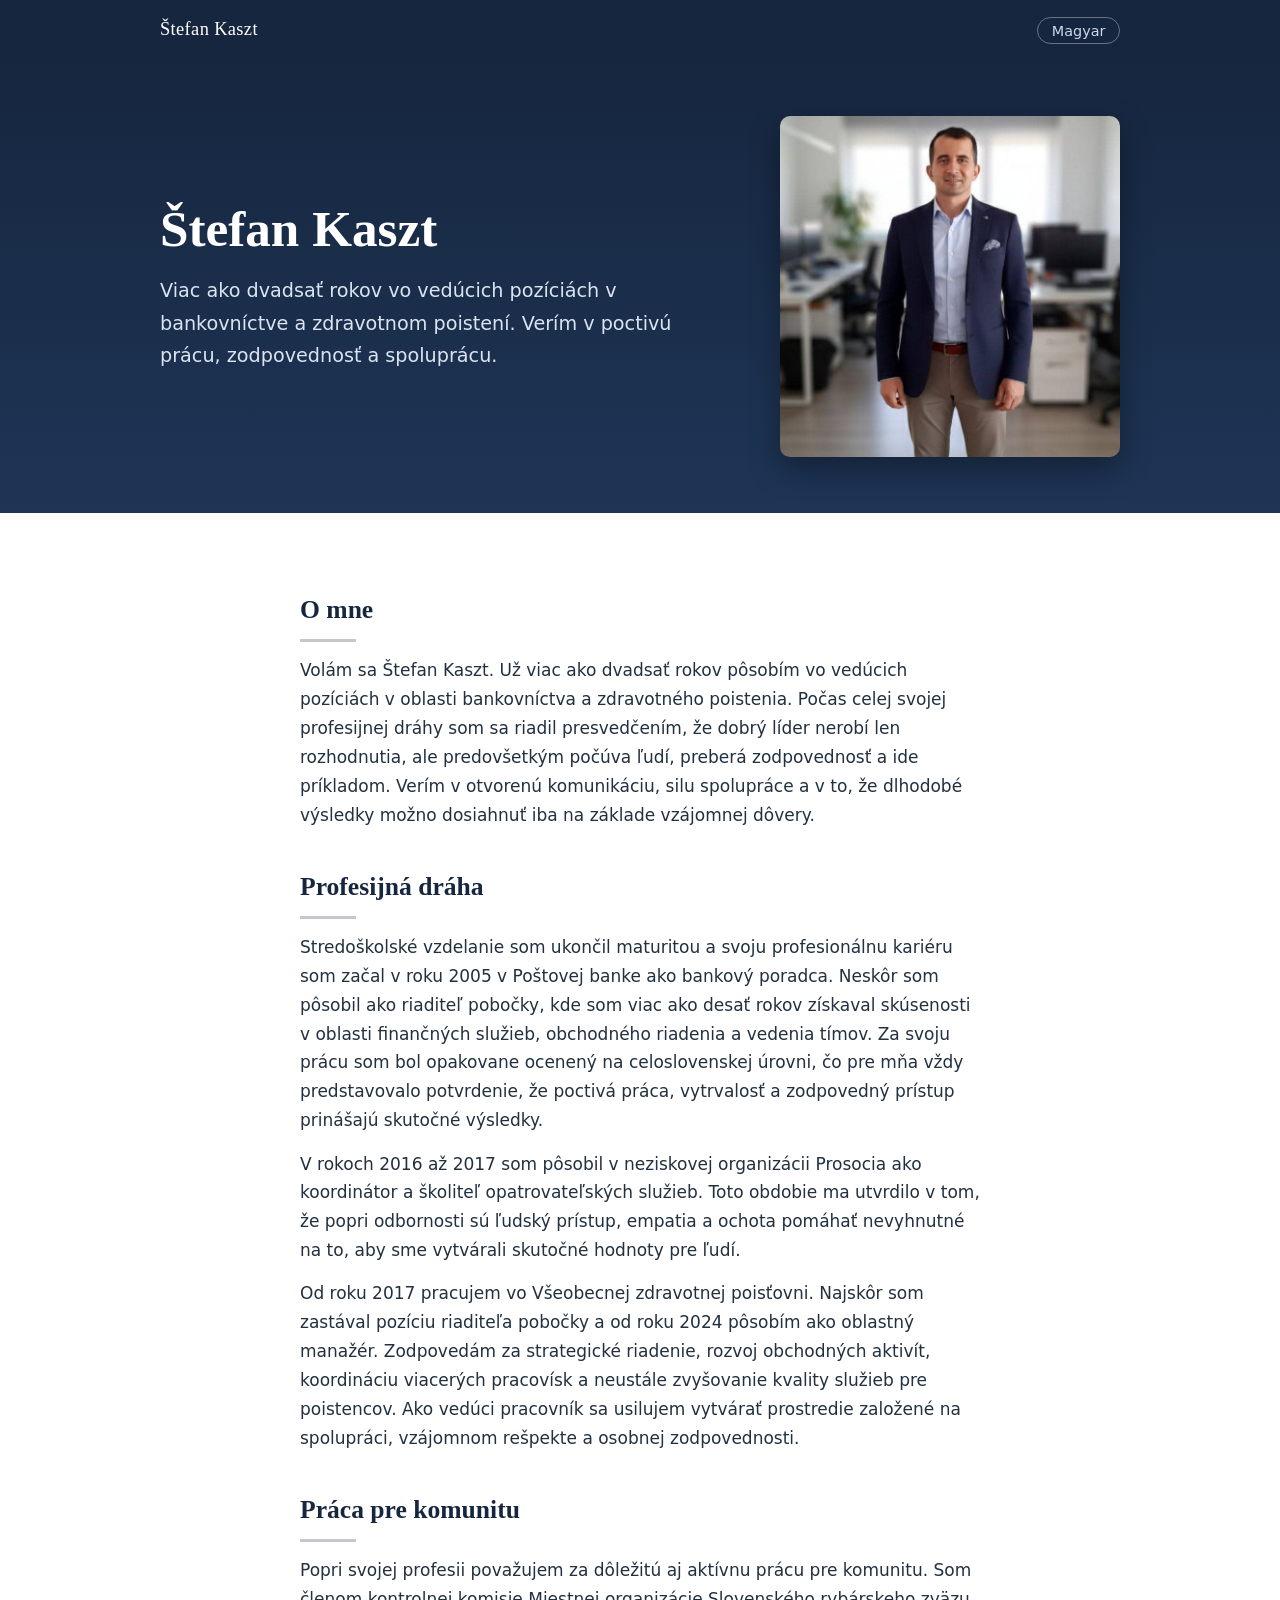
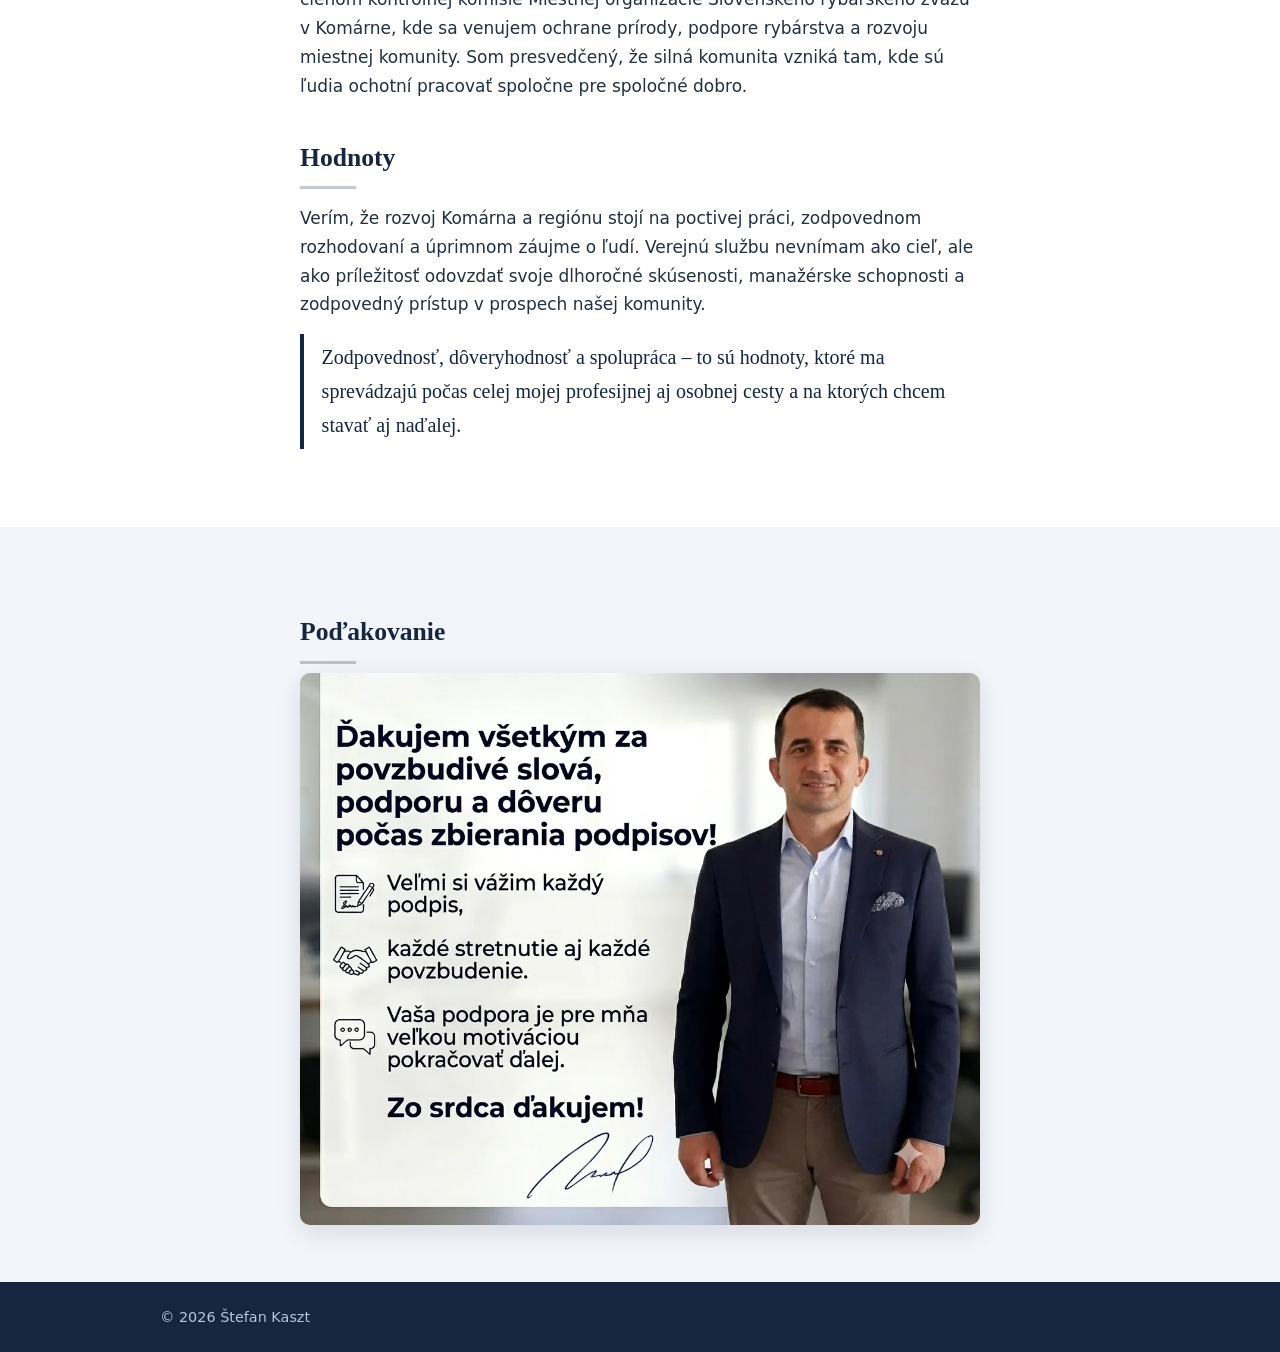
==== index.html @ d609f6a3 "Add Slovak homepage" ====
<!DOCTYPE html>
<html lang="sk">
<head>
  <meta charset="utf-8">
  <meta name="viewport" content="width=device-width, initial-scale=1">
  <title>Štefan Kaszt – Komárno</title>
  <meta name="description" content="Štefan Kaszt (Kaszt István) z Komárna – viac ako 20 rokov skúseností vo vedúcich pozíciách v bankovníctve a zdravotnom poistení. Zodpovednosť, dôveryhodnosť a spolupráca.">
  <link rel="canonical" href="https://kasztstefan.sk/">
  <link rel="alternate" hreflang="sk" href="https://kasztstefan.sk/">
  <link rel="alternate" hreflang="hu" href="https://kasztstefan.sk/hu/">
  <link rel="alternate" hreflang="x-default" href="https://kasztstefan.sk/">
  <meta property="og:type" content="profile">
  <meta property="og:title" content="Štefan Kaszt – Komárno">
  <meta property="og:description" content="Viac ako 20 rokov skúseností vo vedúcich pozíciách v bankovníctve a zdravotnom poistení.">
  <meta property="og:url" content="https://kasztstefan.sk/">
  <meta property="og:image" content="https://kasztstefan.sk/assets/img/stefan-kaszt.jpg">
  <meta property="og:locale" content="sk_SK">
  <meta property="og:locale:alternate" content="hu_HU">
  <meta name="twitter:card" content="summary">
  <meta name="theme-color" content="#16263f">
  <link rel="icon" type="image/svg+xml" href="/assets/favicon.svg">
  <link rel="stylesheet" href="/assets/style.css">
  <script type="application/ld+json">
  {
    "@context": "https://schema.org",
    "@type": "Person",
    "name": "Štefan Kaszt",
    "alternateName": "Kaszt István",
    "jobTitle": "Oblastný manažér",
    "worksFor": { "@type": "Organization", "name": "Všeobecná zdravotná poisťovňa" },
    "homeLocation": { "@type": "City", "name": "Komárno" },
    "url": "https://kasztstefan.sk/",
    "image": "https://kasztstefan.sk/assets/img/stefan-kaszt.jpg",
    "knowsLanguage": ["sk", "hu"]
  }
  </script>
</head>
<body>
  <header class="site-header">
    <div class="wrap">
      <span class="brand">Štefan Kaszt</span>
      <nav class="lang"><a href="/hu/" lang="hu" hreflang="hu">Magyar</a></nav>
    </div>
  </header>

  <main>
    <section class="hero">
      <div class="wrap hero-grid">
        <div>
          <h1>Štefan Kaszt</h1>
          <p class="lead">Viac ako dvadsať rokov vo vedúcich pozíciách v bankovníctve a zdravotnom poistení. Verím v poctivú prácu, zodpovednosť a spoluprácu.</p>
        </div>
        <img class="portrait" src="/assets/img/stefan-kaszt.jpg" width="704" height="706" alt="Štefan Kaszt">
      </div>
    </section>

    <section class="bio">
      <div class="wrap narrow">
        <h2>O mne</h2>
        <p>Volám sa Štefan Kaszt. Už viac ako dvadsať rokov pôsobím vo vedúcich pozíciách v oblasti bankovníctva a zdravotného poistenia. Počas celej svojej profesijnej dráhy som sa riadil presvedčením, že dobrý líder nerobí len rozhodnutia, ale predovšetkým počúva ľudí, preberá zodpovednosť a ide príkladom. Verím v otvorenú komunikáciu, silu spolupráce a v to, že dlhodobé výsledky možno dosiahnuť iba na základe vzájomnej dôvery.</p>

        <h2>Profesijná dráha</h2>
        <p>Stredoškolské vzdelanie som ukončil maturitou a svoju profesionálnu kariéru som začal v roku 2005 v Poštovej banke ako bankový poradca. Neskôr som pôsobil ako riaditeľ pobočky, kde som viac ako desať rokov získaval skúsenosti v oblasti finančných služieb, obchodného riadenia a vedenia tímov. Za svoju prácu som bol opakovane ocenený na celoslovenskej úrovni, čo pre mňa vždy predstavovalo potvrdenie, že poctivá práca, vytrvalosť a zodpovedný prístup prinášajú skutočné výsledky.</p>
        <p>V rokoch 2016 až 2017 som pôsobil v neziskovej organizácii Prosocia ako koordinátor a školiteľ opatrovateľských služieb. Toto obdobie ma utvrdilo v tom, že popri odbornosti sú ľudský prístup, empatia a ochota pomáhať nevyhnutné na to, aby sme vytvárali skutočné hodnoty pre ľudí.</p>
        <p>Od roku 2017 pracujem vo Všeobecnej zdravotnej poisťovni. Najskôr som zastával pozíciu riaditeľa pobočky a od roku 2024 pôsobím ako oblastný manažér. Zodpovedám za strategické riadenie, rozvoj obchodných aktivít, koordináciu viacerých pracovísk a neustále zvyšovanie kvality služieb pre poistencov. Ako vedúci pracovník sa usilujem vytvárať prostredie založené na spolupráci, vzájomnom rešpekte a osobnej zodpovednosti.</p>

        <h2>Práca pre komunitu</h2>
        <p>Popri svojej profesii považujem za dôležitú aj aktívnu prácu pre komunitu. Som členom kontrolnej komisie Miestnej organizácie Slovenského rybárskeho zväzu v Komárne, kde sa venujem ochrane prírody, podpore rybárstva a rozvoju miestnej komunity. Som presvedčený, že silná komunita vzniká tam, kde sú ľudia ochotní pracovať spoločne pre spoločné dobro.</p>

        <h2>Hodnoty</h2>
        <p>Verím, že rozvoj Komárna a regiónu stojí na poctivej práci, zodpovednom rozhodovaní a úprimnom záujme o ľudí. Verejnú službu nevnímam ako cieľ, ale ako príležitosť odovzdať svoje dlhoročné skúsenosti, manažérske schopnosti a zodpovedný prístup v prospech našej komunity.</p>
        <p class="values-statement">Zodpovednosť, dôveryhodnosť a spolupráca – to sú hodnoty, ktoré ma sprevádzajú počas celej mojej profesijnej aj osobnej cesty a na ktorých chcem stavať aj naďalej.</p>
      </div>
    </section>

    <section class="thanks">
      <div class="wrap narrow">
        <h2>Poďakovanie</h2>
        <img src="/assets/img/podakovanie.webp" width="1143" height="928" loading="lazy" alt="Štefan Kaszt ďakuje za podporu a dôveru počas zbierania podpisov">
      </div>
    </section>
  </main>

  <footer>
    <div class="wrap">
      <!-- KONTAKT: ide kerül majd az elérhetőség (Facebook, e-mail), ha az ügyfél jóváhagyta -->
      <p>© 2026 Štefan Kaszt</p>
    </div>
  </footer>
</body>
</html>
---- assets/style.css ----
:root {
  --navy: #16263f;
  --navy-2: #1e3556;
  --ink: #22303f;
  --muted: #5a6b7d;
  --bg-soft: #f2f5f9;
  --serif: Georgia, "Times New Roman", serif;
  --sans: system-ui, -apple-system, "Segoe UI", Roboto, "Helvetica Neue", Arial, sans-serif;
}

* { box-sizing: border-box; }

body {
  margin: 0;
  font-family: var(--sans);
  color: var(--ink);
  line-height: 1.7;
  font-size: 1.0625rem;
  -webkit-font-smoothing: antialiased;
}

img { max-width: 100%; height: auto; }

.wrap { max-width: 1000px; margin: 0 auto; padding: 0 1.25rem; }
.narrow { max-width: 720px; }

.site-header { background: var(--navy); color: #fff; }
.site-header .wrap {
  display: flex;
  justify-content: space-between;
  align-items: center;
  padding-top: 0.9rem;
  padding-bottom: 0.9rem;
}
.brand { font-family: var(--serif); font-size: 1.15rem; letter-spacing: 0.02em; }
.lang a {
  color: #cdd9ea;
  text-decoration: none;
  border: 1px solid rgba(255, 255, 255, 0.35);
  padding: 0.3rem 0.85rem;
  border-radius: 999px;
  font-size: 0.9rem;
}
.lang a:hover { background: rgba(255, 255, 255, 0.12); color: #fff; }

.hero {
  background: linear-gradient(180deg, var(--navy) 0%, var(--navy-2) 100%);
  color: #fff;
}
.hero-grid {
  display: grid;
  grid-template-columns: 1.2fr 0.8fr;
  gap: 2.5rem;
  align-items: center;
  padding-top: 3.5rem;
  padding-bottom: 3.5rem;
}
h1 {
  font-family: var(--serif);
  font-size: clamp(2.2rem, 5vw, 3.2rem);
  line-height: 1.15;
  margin: 0 0 1rem;
}
.lead { font-size: 1.2rem; color: #dbe4f0; margin: 0; }
.portrait {
  width: 100%;
  max-width: 340px;
  border-radius: 10px;
  justify-self: end;
  box-shadow: 0 12px 30px rgba(0, 0, 0, 0.35);
}

.bio { padding: 2.5rem 0 1rem; }
h2 {
  font-family: var(--serif);
  color: var(--navy);
  font-size: 1.6rem;
  margin: 2.2rem 0 0.6rem;
}
h2::after {
  content: "";
  display: block;
  width: 56px;
  height: 3px;
  background: var(--navy);
  opacity: 0.25;
  margin-top: 0.45rem;
}
.bio p { margin: 0.9rem 0; }

.values-statement {
  font-family: var(--serif);
  font-size: 1.25rem;
  color: var(--navy);
  border-left: 4px solid var(--navy);
  padding: 0.4rem 0 0.4rem 1.1rem;
  margin: 1.8rem 0;
}

.thanks { background: var(--bg-soft); padding: 3rem 0; margin-top: 3rem; }
.thanks img { border-radius: 10px; box-shadow: 0 8px 24px rgba(22, 38, 63, 0.12); }

footer { background: var(--navy); color: #b9c6d8; }
footer .wrap { padding: 1.4rem 1.25rem; font-size: 0.9rem; }
footer p { margin: 0; }

@media (max-width: 760px) {
  .hero-grid {
    grid-template-columns: 1fr;
    gap: 1.8rem;
    padding-top: 2.5rem;
    padding-bottom: 2.5rem;
  }
  .portrait { justify-self: start; max-width: 260px; }
}
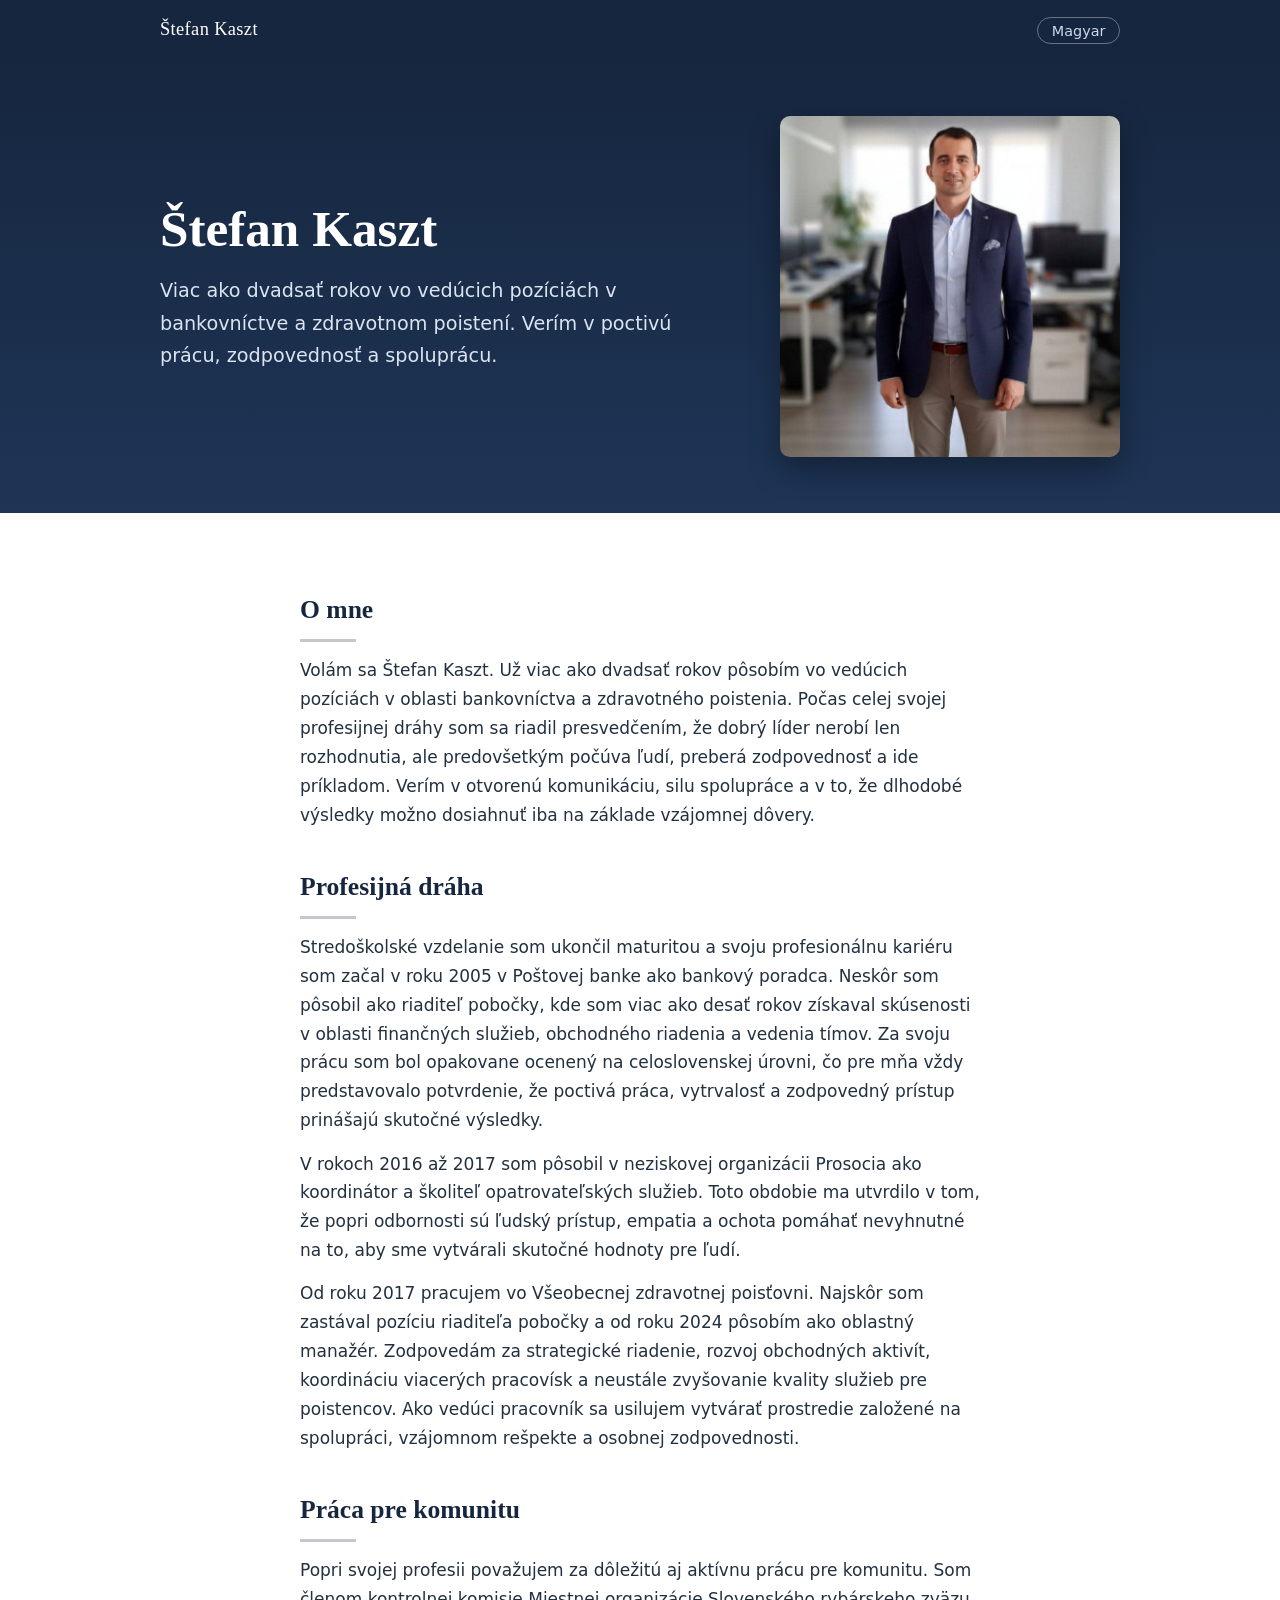
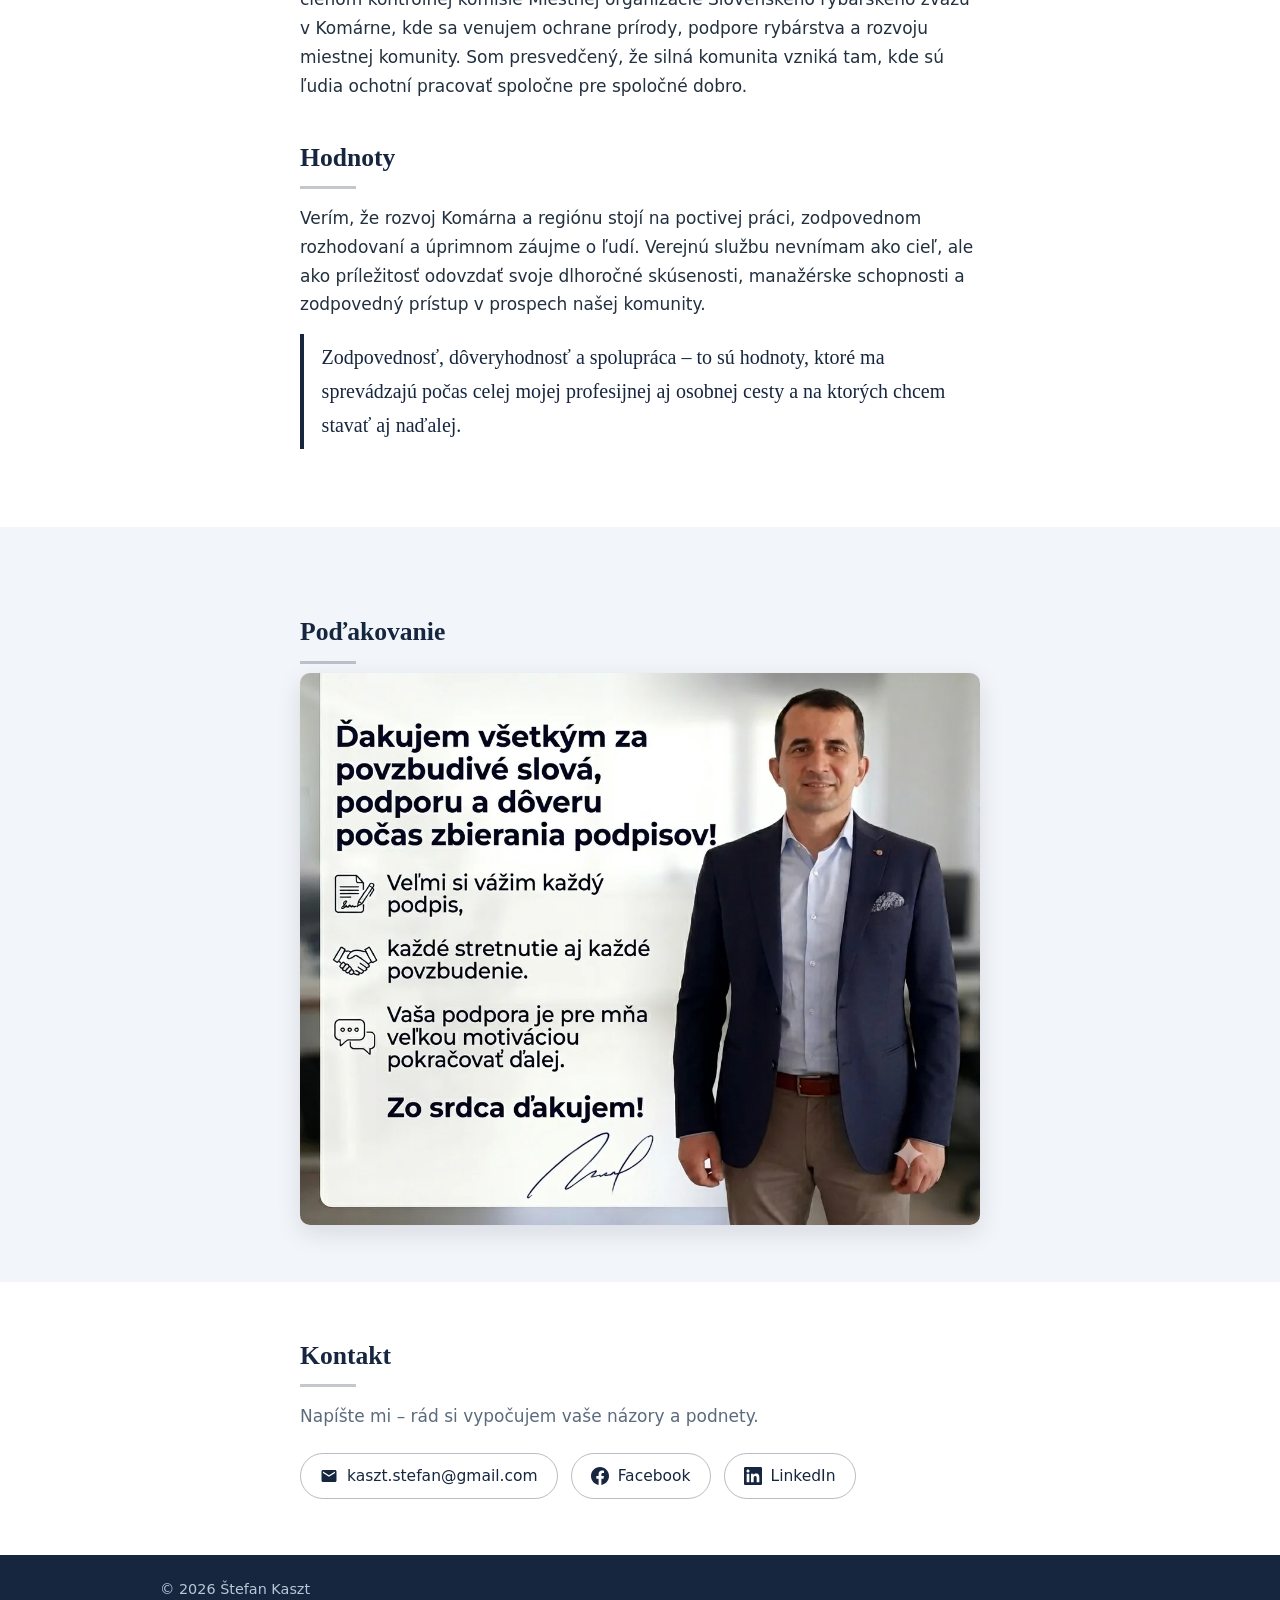
==== commit 31cbdfa7: "Add contact section with email, Facebook and LinkedIn links" ====
--- a/index.html
+++ b/index.html
@@ -5,6 +5,7 @@
   <meta name="viewport" content="width=device-width, initial-scale=1">
   <title>Štefan Kaszt – Komárno</title>
   <meta name="description" content="Štefan Kaszt (Kaszt István) z Komárna – viac ako 20 rokov skúseností vo vedúcich pozíciách v bankovníctve a zdravotnom poistení. Zodpovednosť, dôveryhodnosť a spolupráca.">
+  <meta name="google-site-verification" content="9nMyPbn9LVevAWdq1DSRb3XJHYAS6yiO98I-nm3_RgI">
   <link rel="canonical" href="https://kasztstefan.sk/">
   <link rel="alternate" hreflang="sk" href="https://kasztstefan.sk/">
   <link rel="alternate" hreflang="hu" href="https://kasztstefan.sk/hu/">
@@ -31,6 +32,11 @@
     "homeLocation": { "@type": "City", "name": "Komárno" },
     "url": "https://kasztstefan.sk/",
     "image": "https://kasztstefan.sk/assets/img/stefan-kaszt.jpg",
+    "email": "kaszt.stefan@gmail.com",
+    "sameAs": [
+      "https://www.facebook.com/stefan.kaszt",
+      "https://www.linkedin.com/in/%C5%A1tefan-kaszt-6a3620283"
+    ],
     "knowsLanguage": ["sk", "hu"]
   }
   </script>
@@ -79,11 +85,36 @@
         <img src="/assets/img/podakovanie.webp" width="1143" height="928" loading="lazy" alt="Štefan Kaszt ďakuje za podporu a dôveru počas zbierania podpisov">
       </div>
     </section>
+    <section class="contact" id="kontakt">
+      <div class="wrap narrow">
+        <h2>Kontakt</h2>
+        <p>Napíšte mi – rád si vypočujem vaše názory a podnety.</p>
+        <ul class="contact-links">
+          <li>
+            <a href="mailto:kaszt.stefan@gmail.com">
+              <svg viewBox="0 0 24 24" aria-hidden="true"><path d="M20 4H4c-1.1 0-2 .9-2 2v12c0 1.1.9 2 2 2h16c1.1 0 2-.9 2-2V6c0-1.1-.9-2-2-2zm0 4-8 5-8-5V6l8 5 8-5v2z"/></svg>
+              kaszt.stefan@gmail.com
+            </a>
+          </li>
+          <li>
+            <a href="https://www.facebook.com/stefan.kaszt" target="_blank" rel="noopener">
+              <svg viewBox="0 0 24 24" aria-hidden="true"><path d="M24 12.073c0-6.627-5.373-12-12-12s-12 5.373-12 12c0 5.99 4.388 10.954 10.125 11.854v-8.385H7.078v-3.47h3.047V9.43c0-3.007 1.792-4.669 4.533-4.669 1.312 0 2.686.235 2.686.235v2.953H15.83c-1.491 0-1.956.925-1.956 1.874v2.25h3.328l-.532 3.47h-2.796v8.385C19.612 23.027 24 18.062 24 12.073z"/></svg>
+              Facebook
+            </a>
+          </li>
+          <li>
+            <a href="https://www.linkedin.com/in/%C5%A1tefan-kaszt-6a3620283" target="_blank" rel="noopener">
+              <svg viewBox="0 0 24 24" aria-hidden="true"><path d="M20.447 20.452h-3.554v-5.569c0-1.328-.027-3.037-1.852-3.037-1.853 0-2.136 1.445-2.136 2.939v5.667H9.351V9h3.414v1.561h.046c.477-.9 1.637-1.85 3.37-1.85 3.601 0 4.267 2.37 4.267 5.455v6.286zM5.337 7.433c-1.144 0-2.063-.926-2.063-2.065 0-1.138.92-2.063 2.063-2.063 1.14 0 2.064.925 2.064 2.063 0 1.139-.925 2.065-2.064 2.065zm1.782 13.019H3.555V9h3.564v11.452zM22.225 0H1.771C.792 0 0 .774 0 1.729v20.542C0 23.227.792 24 1.771 24h20.451C23.2 24 24 23.227 24 22.271V1.729C24 .774 23.2 0 22.225 0z"/></svg>
+              LinkedIn
+            </a>
+          </li>
+        </ul>
+      </div>
+    </section>
   </main>
 
   <footer>
     <div class="wrap">
-      <!-- KONTAKT: ide kerül majd az elérhetőség (Facebook, e-mail), ha az ügyfél jóváhagyta -->
       <p>© 2026 Štefan Kaszt</p>
     </div>
   </footer>
--- a/assets/style.css
+++ b/assets/style.css
@@ -100,6 +100,30 @@
 .thanks { background: var(--bg-soft); padding: 3rem 0; margin-top: 3rem; }
 .thanks img { border-radius: 10px; box-shadow: 0 8px 24px rgba(22, 38, 63, 0.12); }
 
+.contact { padding: 1rem 0 3.5rem; }
+.contact p { margin: 0.9rem 0 0; color: var(--muted); }
+.contact-links {
+  list-style: none;
+  display: flex;
+  flex-wrap: wrap;
+  gap: 0.8rem;
+  margin: 1.4rem 0 0;
+  padding: 0;
+}
+.contact-links a {
+  display: inline-flex;
+  align-items: center;
+  gap: 0.55rem;
+  border: 1px solid rgba(22, 38, 63, 0.3);
+  border-radius: 999px;
+  padding: 0.55rem 1.2rem;
+  color: var(--navy);
+  text-decoration: none;
+  font-size: 0.97rem;
+}
+.contact-links a:hover { background: var(--navy); color: #fff; }
+.contact-links svg { width: 18px; height: 18px; fill: currentColor; flex: none; }
+
 footer { background: var(--navy); color: #b9c6d8; }
 footer .wrap { padding: 1.4rem 1.25rem; font-size: 0.9rem; }
 footer p { margin: 0; }
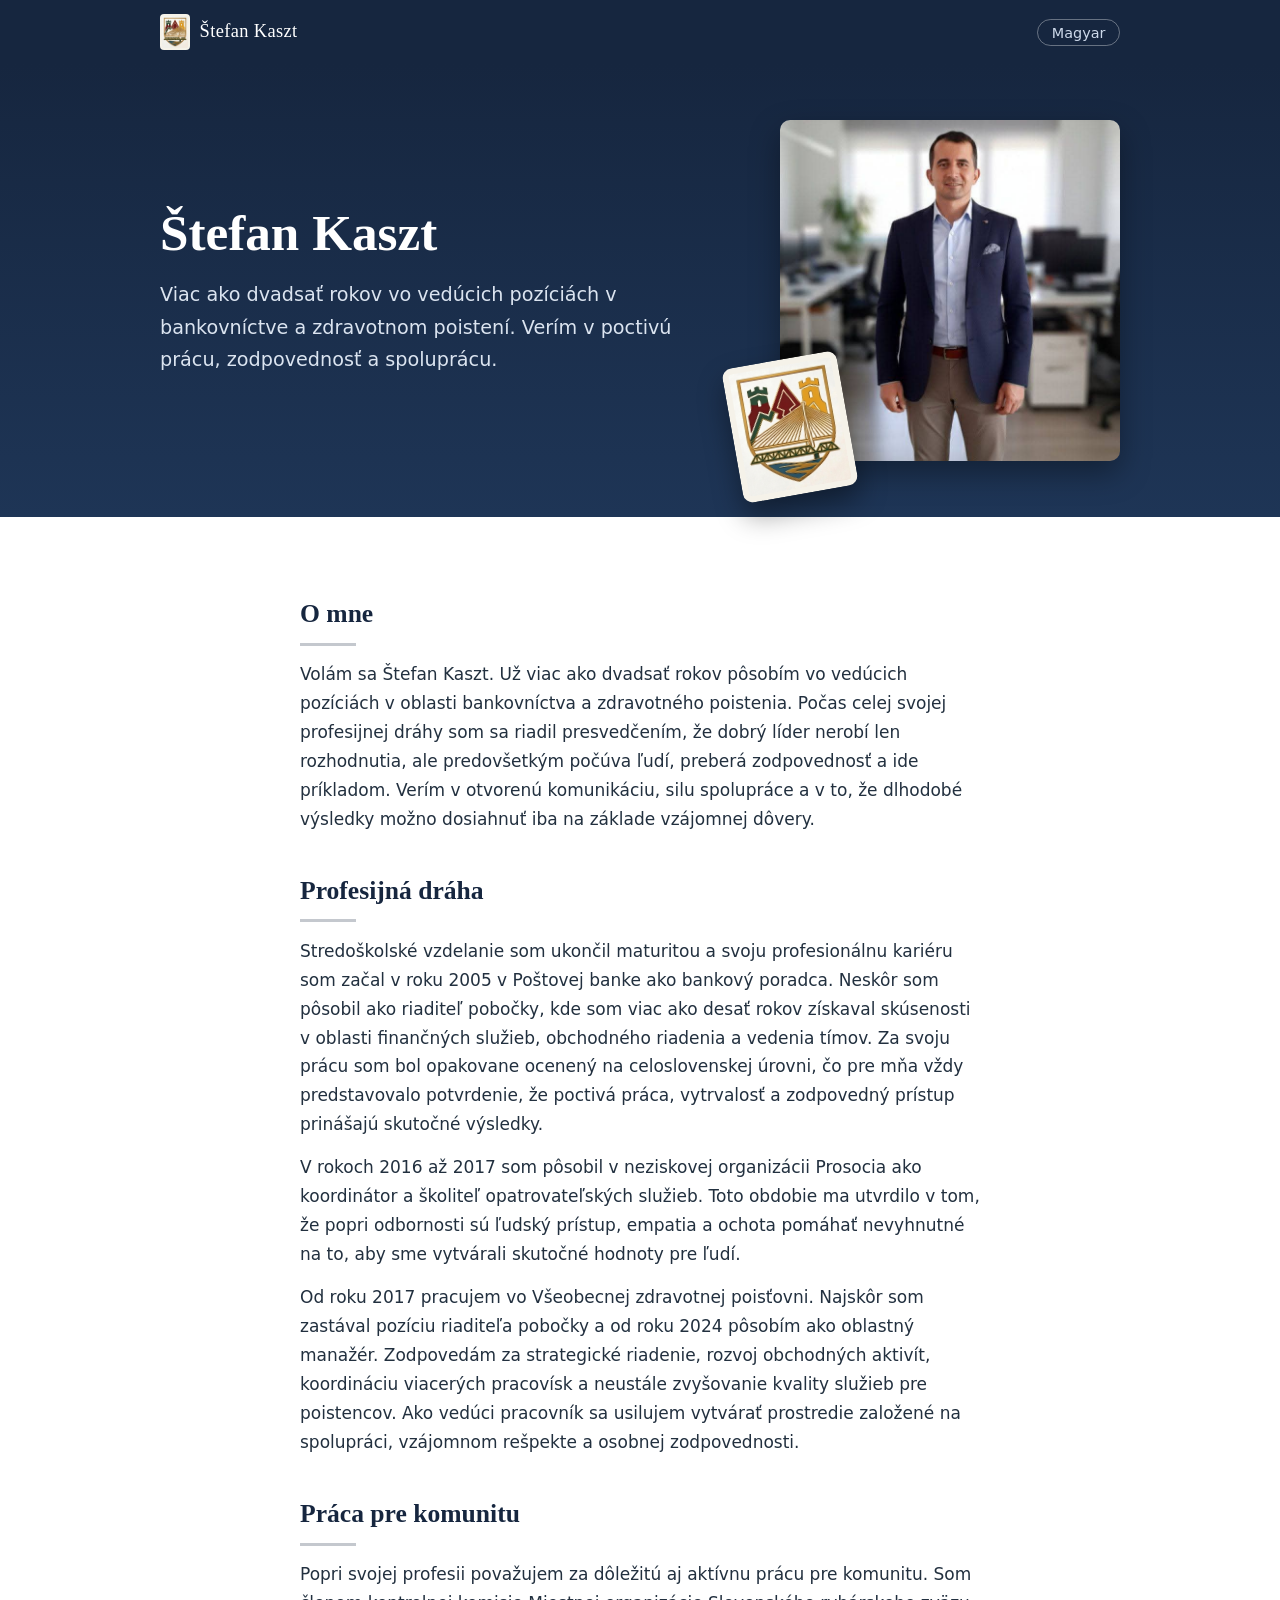
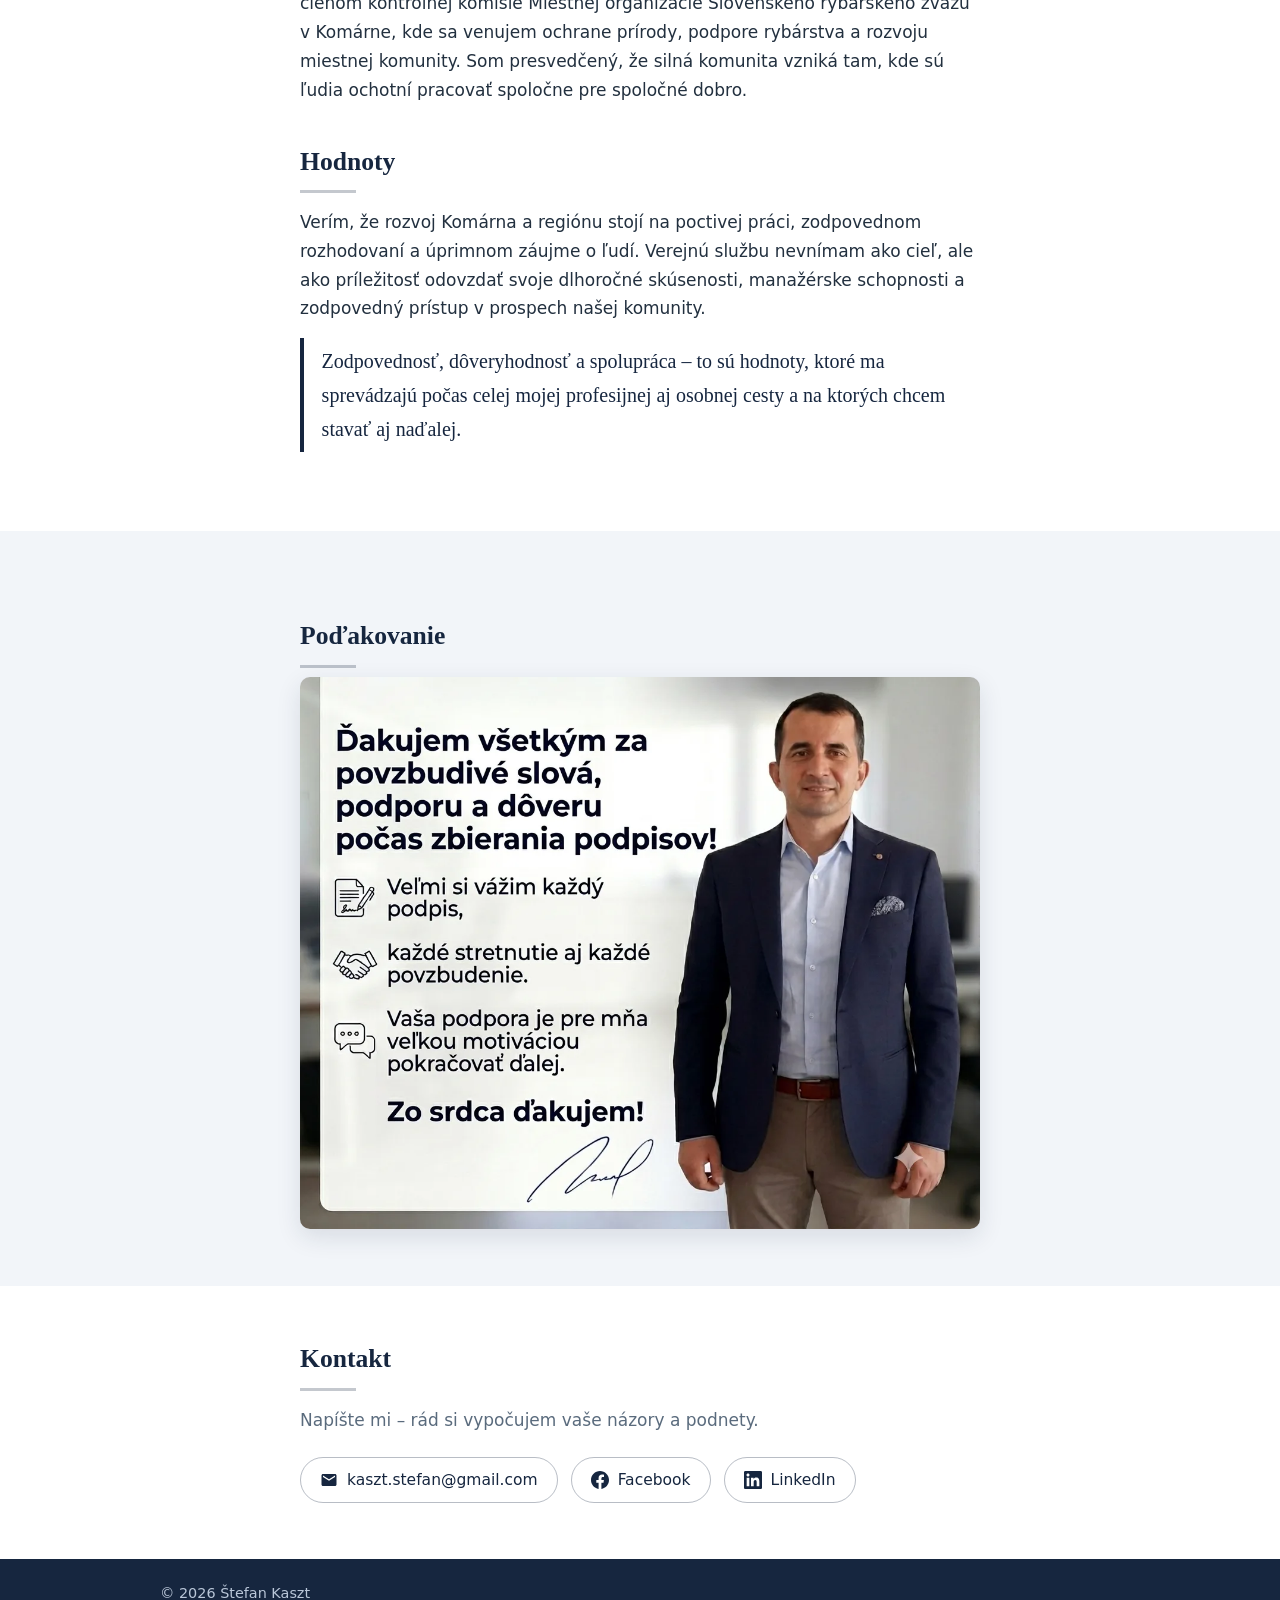
==== commit 9eb09893: "Add Komárno crest logo to header and hero section" ====
--- a/index.html
+++ b/index.html
@@ -44,7 +44,7 @@
 <body>
   <header class="site-header">
     <div class="wrap">
-      <span class="brand">Štefan Kaszt</span>
+      <span class="brand"><img class="brand-logo" src="/assets/img/logo.png" width="42" height="50" alt="" loading="eager">Štefan Kaszt</span>
       <nav class="lang"><a href="/hu/" lang="hu" hreflang="hu">Magyar</a></nav>
     </div>
   </header>
@@ -56,7 +56,10 @@
           <h1>Štefan Kaszt</h1>
           <p class="lead">Viac ako dvadsať rokov vo vedúcich pozíciách v bankovníctve a zdravotnom poistení. Verím v poctivú prácu, zodpovednosť a spoluprácu.</p>
         </div>
-        <img class="portrait" src="/assets/img/stefan-kaszt.jpg" width="704" height="706" alt="Štefan Kaszt">
+        <div class="portrait-wrap">
+          <img class="portrait" src="/assets/img/stefan-kaszt.jpg" width="704" height="706" alt="Štefan Kaszt">
+          <img class="hero-crest" src="/assets/img/logo.png" width="140" height="168" alt="" loading="eager">
+        </div>
       </div>
     </section>
 
--- a/assets/style.css
+++ b/assets/style.css
@@ -32,7 +32,21 @@
   padding-top: 0.9rem;
   padding-bottom: 0.9rem;
 }
-.brand { font-family: var(--serif); font-size: 1.15rem; letter-spacing: 0.02em; }
+.brand {
+  font-family: var(--serif);
+  font-size: 1.15rem;
+  letter-spacing: 0.02em;
+  display: flex;
+  align-items: center;
+  gap: 0.6rem;
+}
+.brand-logo {
+  width: 30px;
+  height: auto;
+  background: #f5f2e9;
+  border-radius: 4px;
+  padding: 2px;
+}
 .lang a {
   color: #cdd9ea;
   text-decoration: none;
@@ -62,12 +76,29 @@
   margin: 0 0 1rem;
 }
 .lead { font-size: 1.2rem; color: #dbe4f0; margin: 0; }
+.portrait-wrap {
+  position: relative;
+  justify-self: end;
+  max-width: 340px;
+  width: 100%;
+}
 .portrait {
+  display: block;
   width: 100%;
-  max-width: 340px;
   border-radius: 10px;
-  justify-self: end;
   box-shadow: 0 12px 30px rgba(0, 0, 0, 0.35);
+}
+.hero-crest {
+  position: absolute;
+  bottom: -10%;
+  left: -14%;
+  width: 34%;
+  height: auto;
+  background: #f5f2e9;
+  border-radius: 10px;
+  padding: 6px;
+  box-shadow: 0 14px 28px rgba(0, 0, 0, 0.4);
+  transform: rotate(-10deg);
 }
 
 .bio { padding: 2.5rem 0 1rem; }
@@ -135,5 +166,6 @@
     padding-top: 2.5rem;
     padding-bottom: 2.5rem;
   }
-  .portrait { justify-self: start; max-width: 260px; }
+  .portrait-wrap { justify-self: start; max-width: 260px; }
+  .hero-crest { left: -4%; bottom: -8%; width: 35%; }
 }
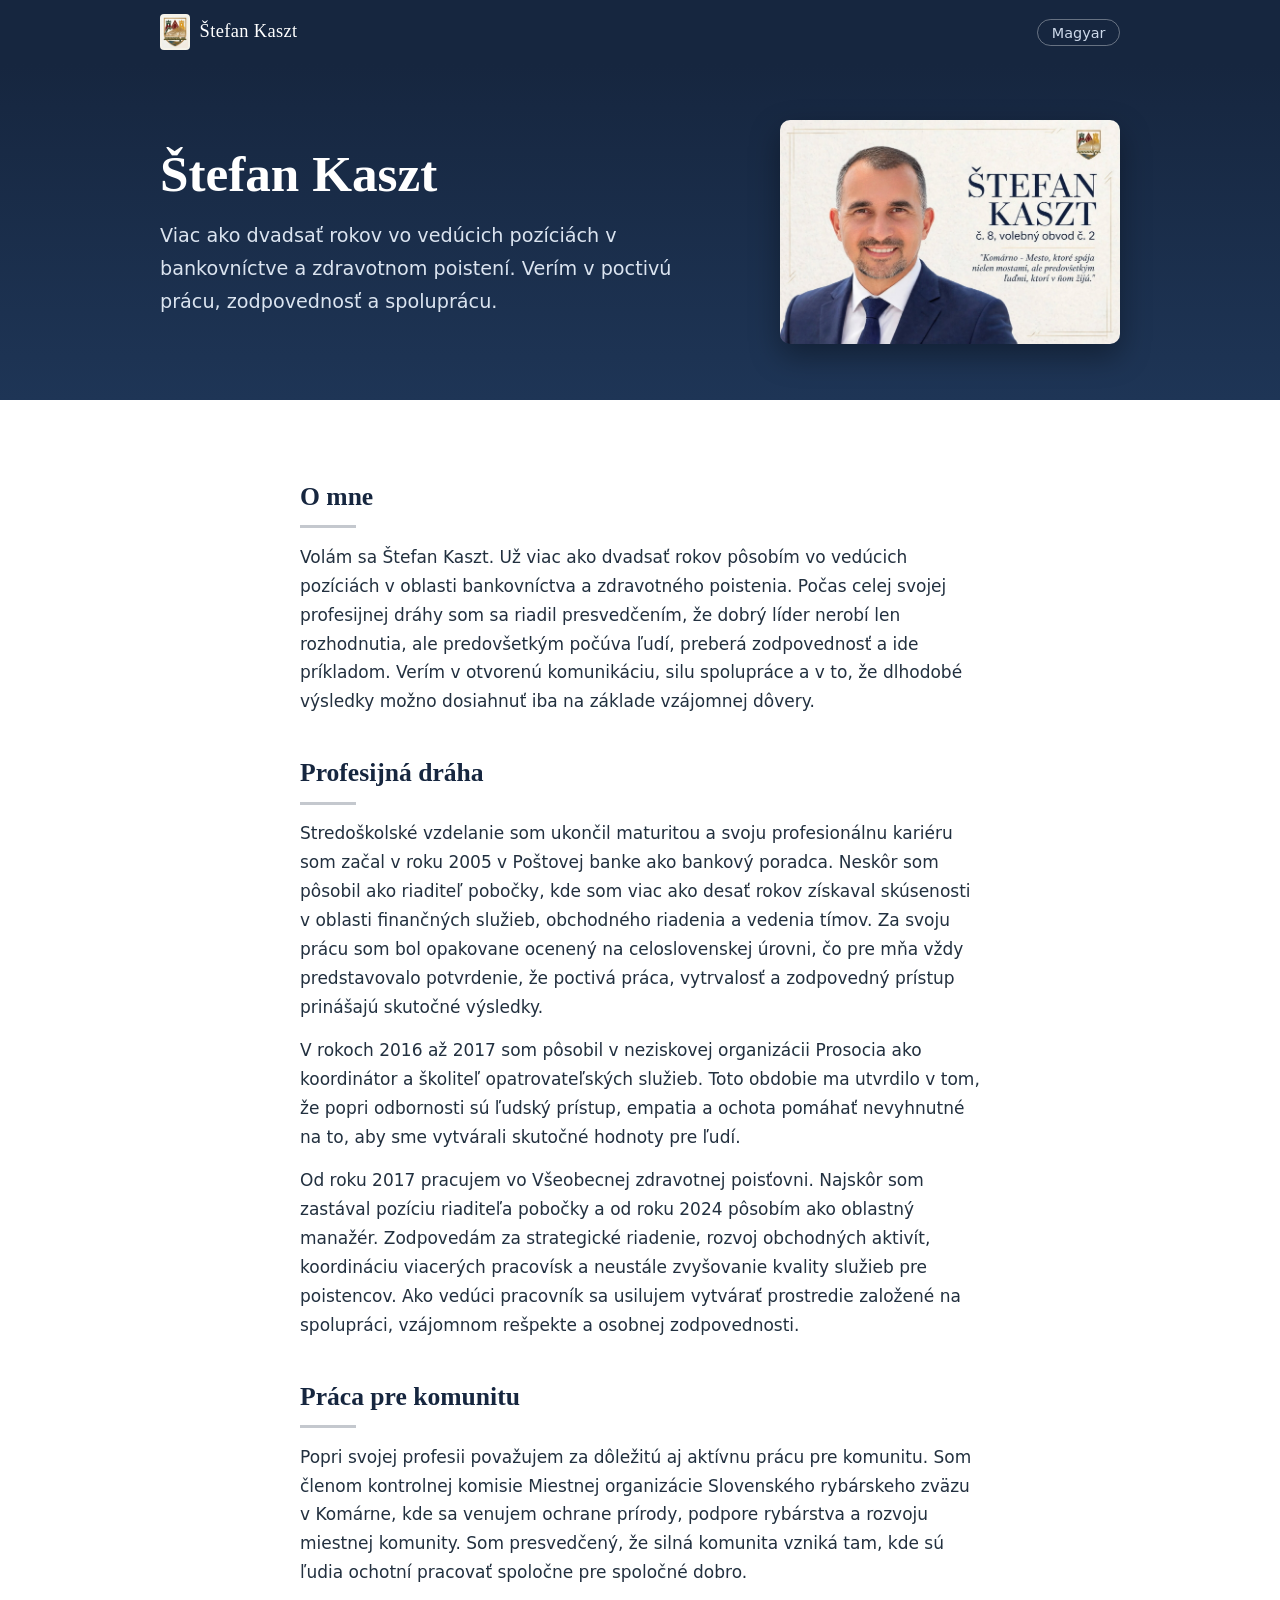
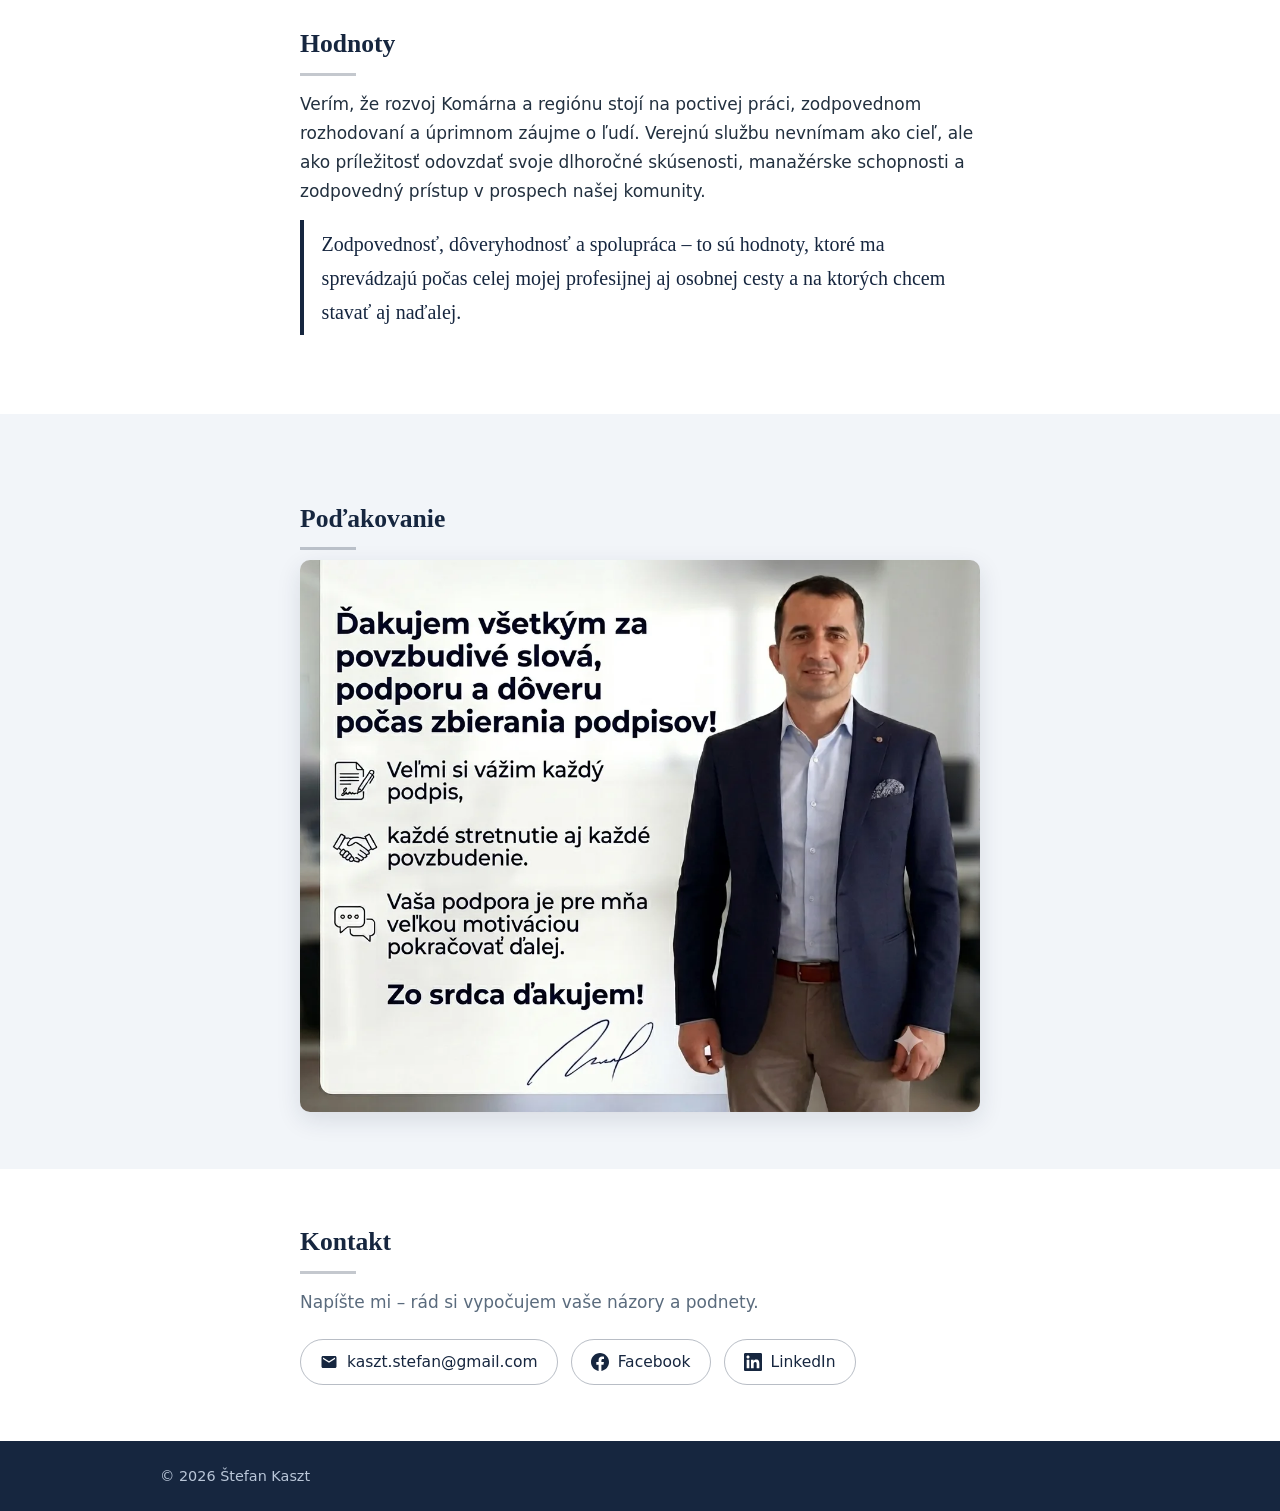
==== commit 8c886f60: "replace portrait images" ====
--- a/index.html
+++ b/index.html
@@ -57,8 +57,7 @@
           <p class="lead">Viac ako dvadsať rokov vo vedúcich pozíciách v bankovníctve a zdravotnom poistení. Verím v poctivú prácu, zodpovednosť a spoluprácu.</p>
         </div>
         <div class="portrait-wrap">
-          <img class="portrait" src="/assets/img/stefan-kaszt.jpg" width="704" height="706" alt="Štefan Kaszt">
-          <img class="hero-crest" src="/assets/img/logo.png" width="140" height="168" alt="" loading="eager">
+          <img class="portrait" src="/assets/img/stefan-kaszt-sk.jpg" width="704" height="706" alt="Štefan Kaszt">
         </div>
       </div>
     </section>
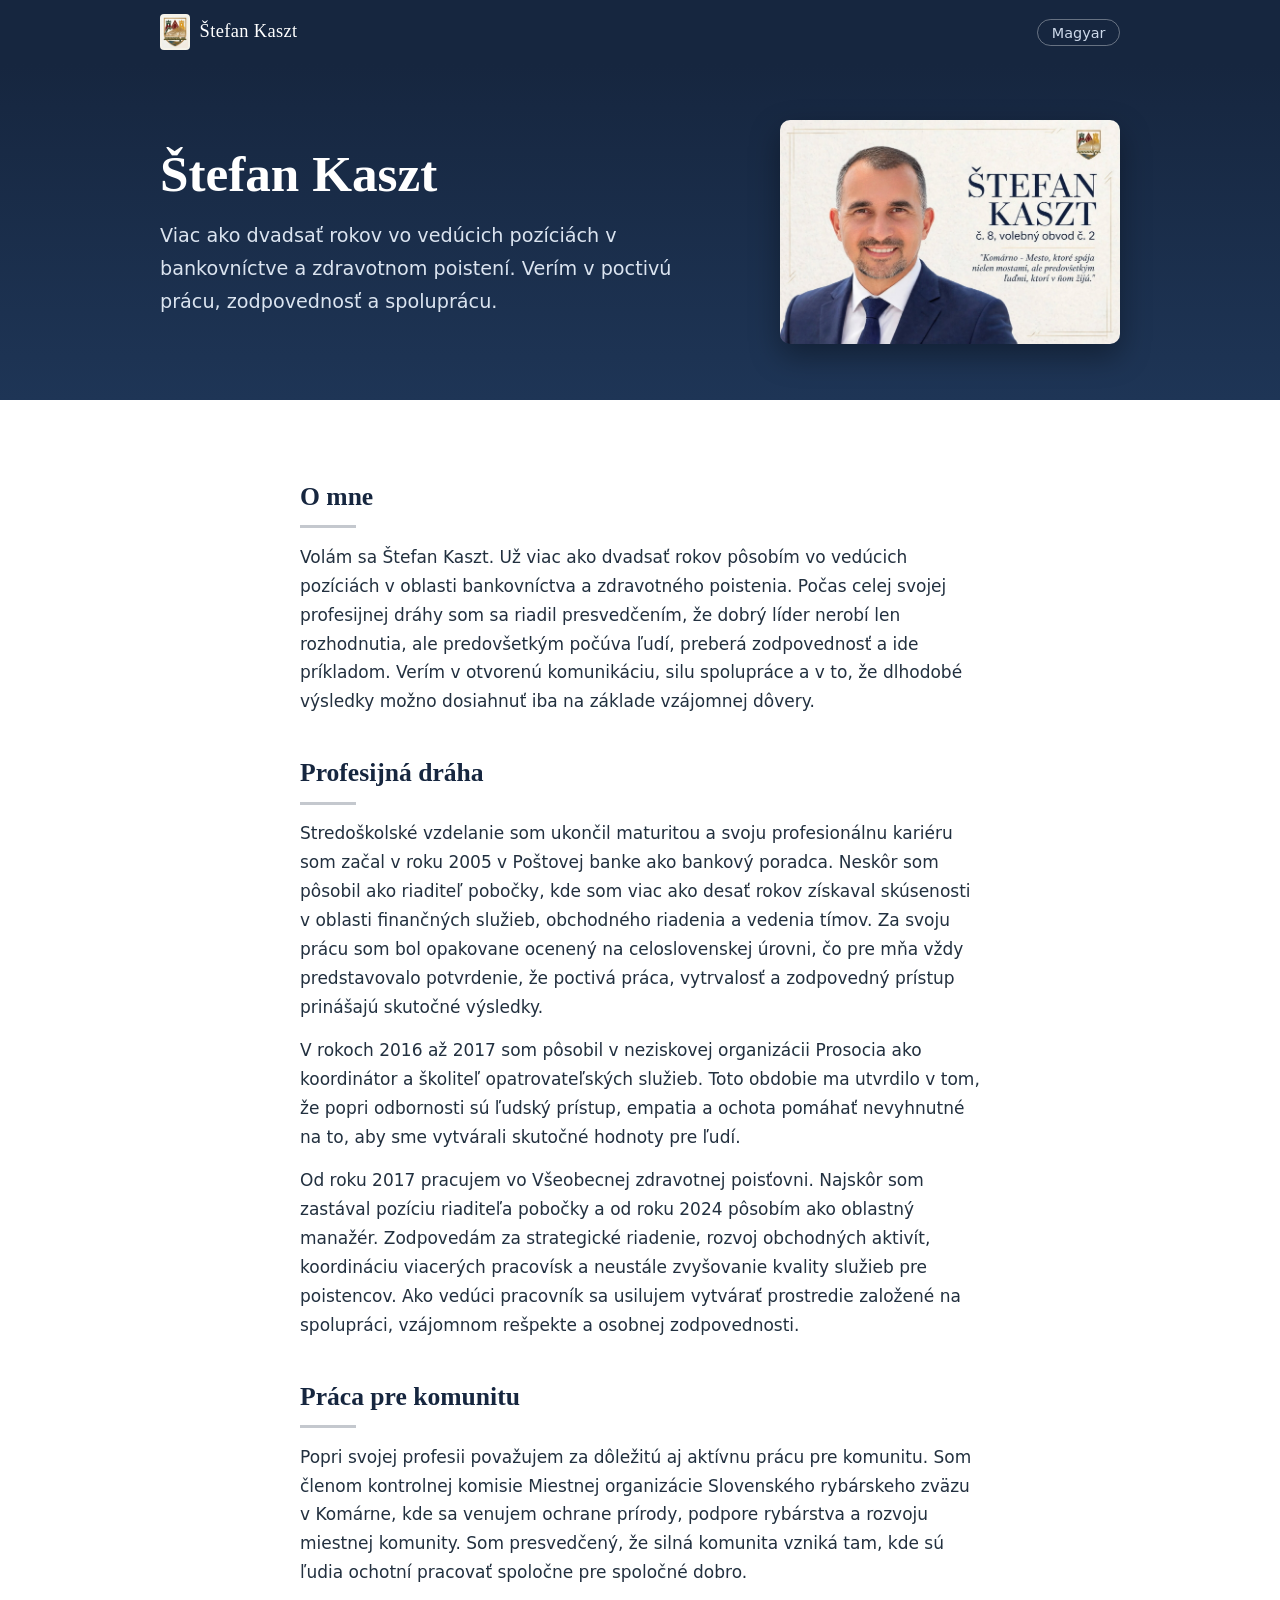
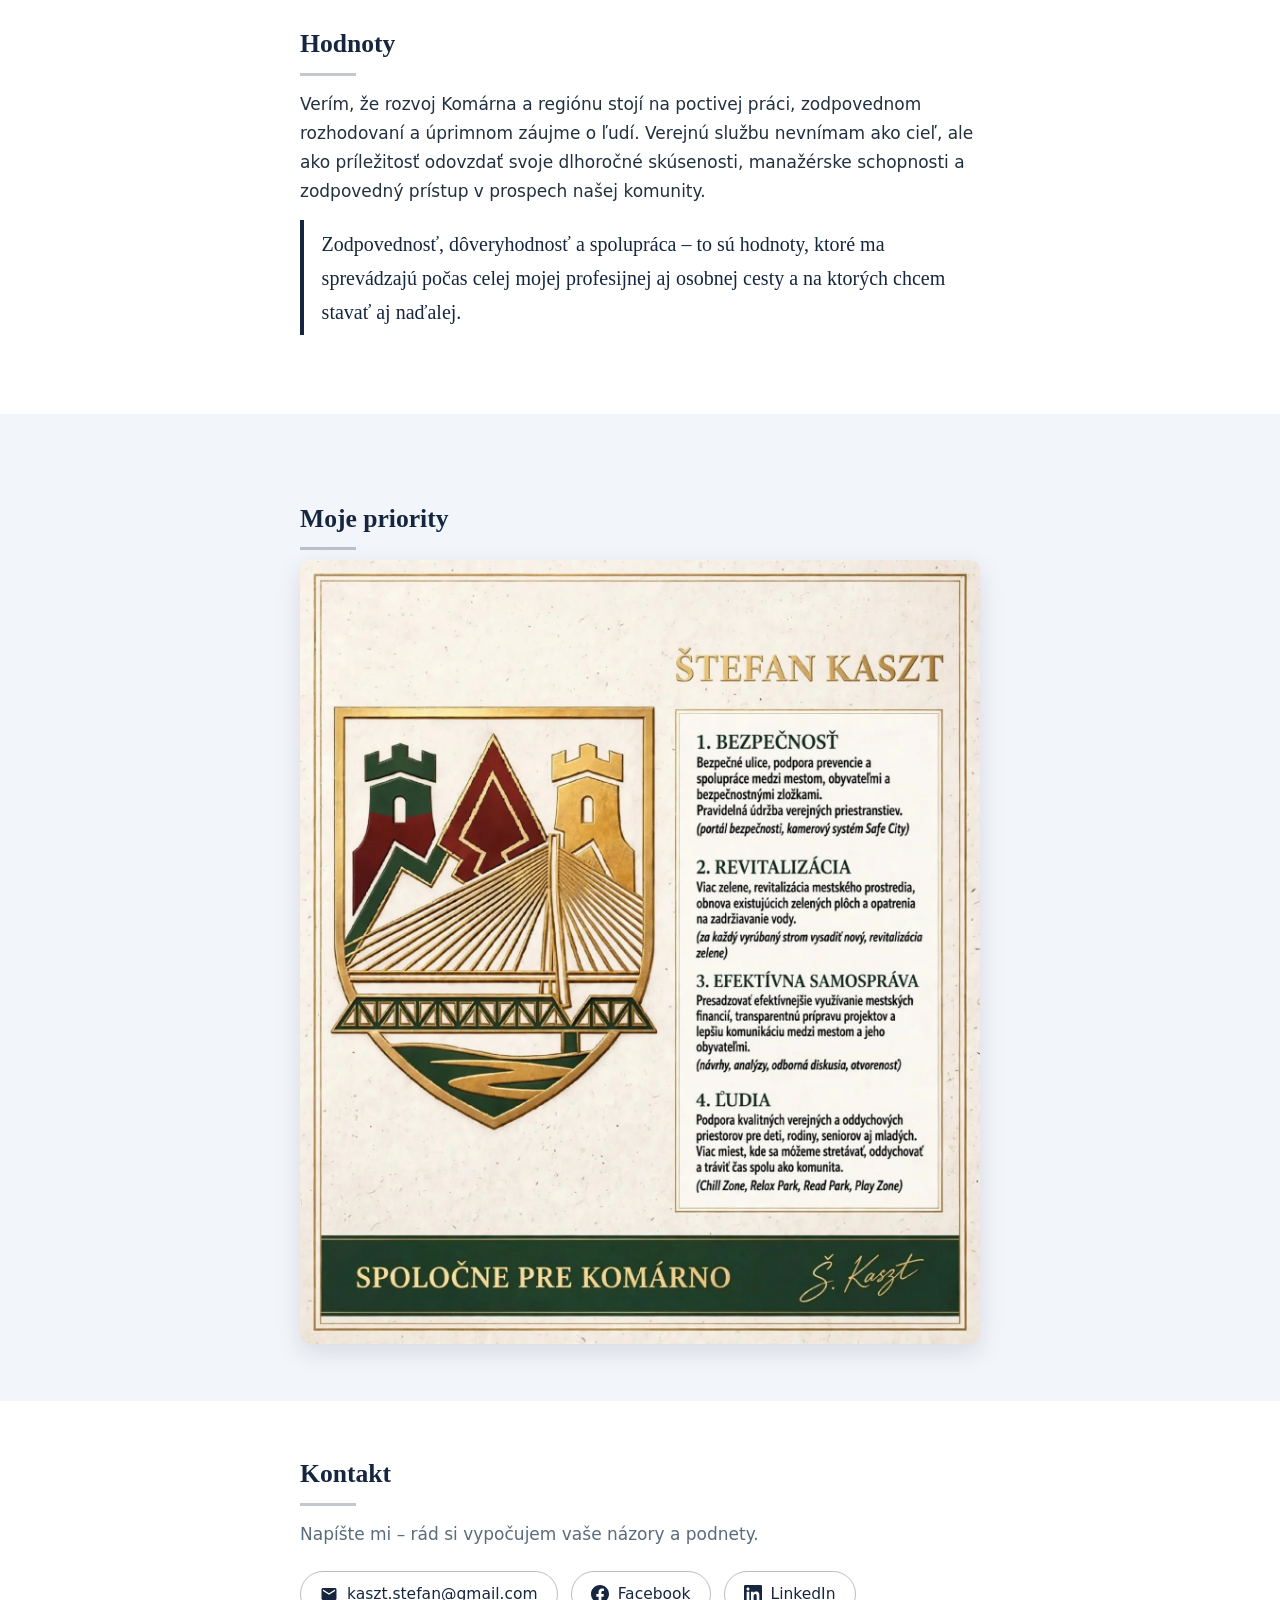
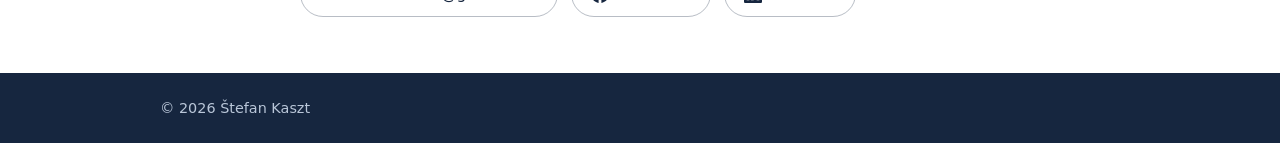
==== commit 067d480c: "Replace thank-you section with priorities program images" ====
--- a/index.html
+++ b/index.html
@@ -81,10 +81,10 @@
       </div>
     </section>
 
-    <section class="thanks">
+    <section class="program" id="priority">
       <div class="wrap narrow">
-        <h2>Poďakovanie</h2>
-        <img src="/assets/img/podakovanie.webp" width="1143" height="928" loading="lazy" alt="Štefan Kaszt ďakuje za podporu a dôveru počas zbierania podpisov">
+        <h2>Moje priority</h2>
+        <img src="/assets/img/program-sk.webp" width="1440" height="1660" loading="lazy" alt="Priority Štefana Kaszta – Spoločne pre Komárno: 1. Bezpečnosť, 2. Revitalizácia, 3. Efektívna samospráva, 4. Ľudia">
       </div>
     </section>
     <section class="contact" id="kontakt">
--- a/assets/style.css
+++ b/assets/style.css
@@ -128,8 +128,8 @@
   margin: 1.8rem 0;
 }
 
-.thanks { background: var(--bg-soft); padding: 3rem 0; margin-top: 3rem; }
-.thanks img { border-radius: 10px; box-shadow: 0 8px 24px rgba(22, 38, 63, 0.12); }
+.program { background: var(--bg-soft); padding: 3rem 0; margin-top: 3rem; }
+.program img { border-radius: 10px; box-shadow: 0 8px 24px rgba(22, 38, 63, 0.12); }
 
 .contact { padding: 1rem 0 3.5rem; }
 .contact p { margin: 0.9rem 0 0; color: var(--muted); }
